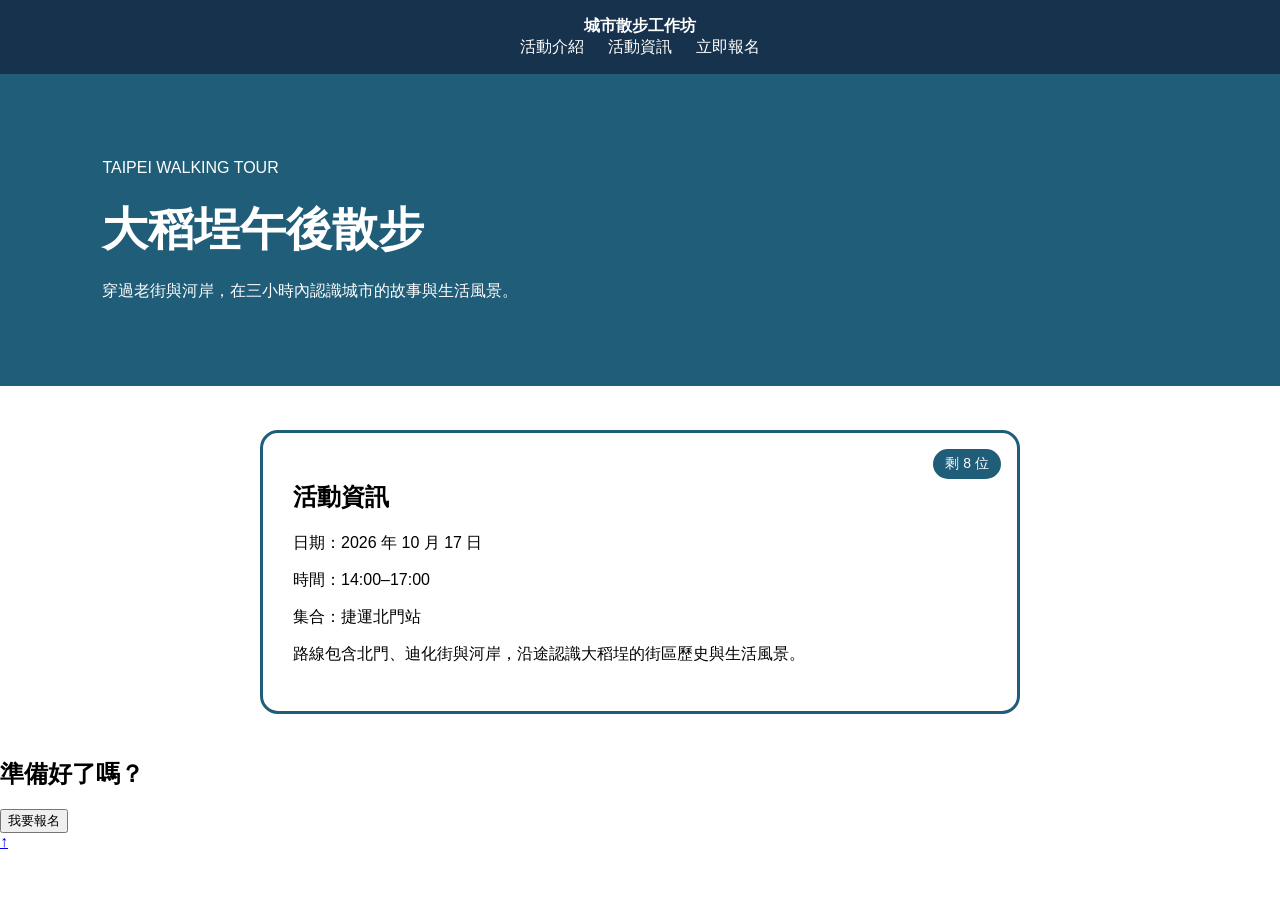
==== index.html @ d27abc6f "Add activity details badge to walking tour page Co-authored-by: Copilot <223556219+Copilot@users.nor" ====
<!doctype html>
<html lang="zh-Hant">
<head>
  <meta charset="utf-8">
  <meta name="viewport" content="width=device-width, initial-scale=1">
  <title>城市散步工作坊</title>
  <link rel="stylesheet" href="style.css">
</head>
<body>
  <header class="site-header" id="top">
    <strong>城市散步工作坊</strong>
    <nav><a href="#intro">活動介紹</a><a href="#event">活動資訊</a><a href="#signup">立即報名</a></nav>
  </header>
  <main class="page">
    <!-- 活動主視覺：顯示散步行程名稱與簡介 -->
    <section class="hero" id="intro">
      <p class="eyebrow">TAIPEI WALKING TOUR</p>
      <h1>大稻埕午後散步</h1>
      <p>穿過老街與河岸，在三小時內認識城市的故事與生活風景。</p>
    </section>
    <section id="event" class="event-card with-badge">
      <span class="badge">剩 8 位</span>
      <h2>活動資訊</h2>
      <p>日期：2026 年 10 月 17 日</p>
      <p>時間：14:00–17:00</p>
      <p>集合：捷運北門站</p>
      <p class="description">路線包含北門、迪化街與河岸，沿途認識大稻埕的街區歷史與生活風景。</p>
    </section>
    <section class="signup" id="signup"><h2>準備好了嗎？</h2><button>我要報名</button></section>
  </main>
  <a class="back-top" href="#top" aria-label="回到頁首">↑</a>
</body>
</html>
---- style.css ----
* { box-sizing: border-box; }

body {
  margin: 0;
  font-family: Arial, sans-serif;
}

.site-header {
  position: sticky;
  top: 0;
  z-index: 10;
  padding: 16px 8%;
  text-align: center;
  background: #17324d;
  color: white;
}

.site-header h1 { margin: 0 0 8px; }
.site-header a {
  margin: 0 12px;
  color: white;
  text-decoration: none;
}

/* 新增活動主視覺與活動資訊卡片樣式 */
.hero {
  min-height: 300px;
  padding: 64px 8%;
  background: #1f5d78;
  color: white;
}

.hero h1 {
  margin: 10px 0 16px;
  font-size: 46px;
}

.hero p {
  max-width: 620px;
  line-height: 1.8;
}
.event-card {
  width: 84%;
  max-width: 760px;
  margin: 44px auto;
  padding: 30px;
  border: 3px solid #1f5d78;
  border-radius: 18px;
  background: white;
}

.event-card.with-badge {
  position: relative;
  padding-top: 48px;
}

.badge {
  position: absolute;
  top: 16px;
  right: 16px;
  padding: 6px 12px;
  border-radius: 999px;
  background: #1f5d78;
  color: white;
  font-size: 14px;
}

.event-card h2 {
  margin-top: 0;
}
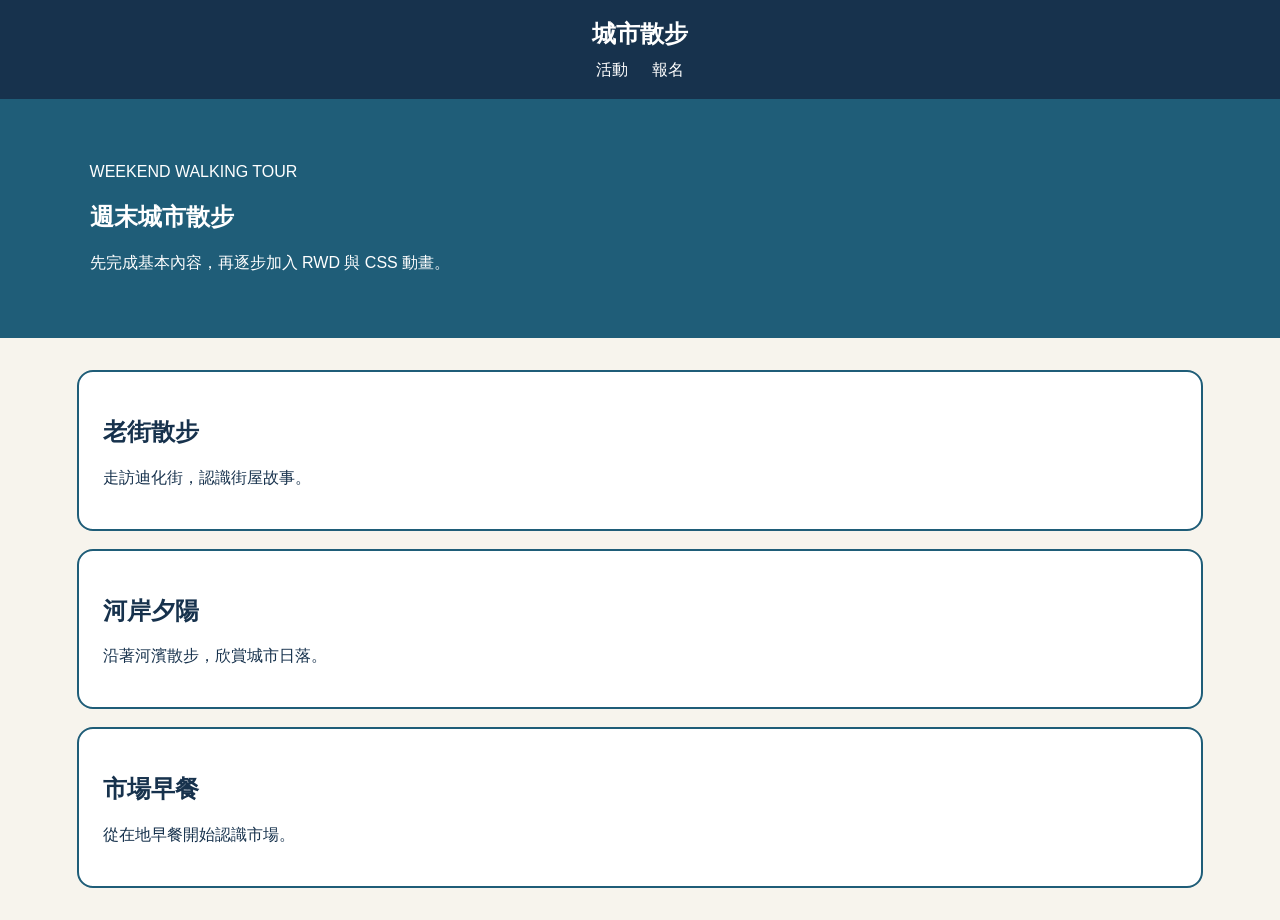
==== commit 89349ed1: "1029" ====
--- a/index.html
+++ b/index.html
@@ -1,33 +1,114 @@
 <!doctype html>
+
 <html lang="zh-Hant">
+
+
 <head>
-  <meta charset="utf-8">
-  <meta name="viewport" content="width=device-width, initial-scale=1">
-  <title>城市散步工作坊</title>
+
+  <meta charset="UTF-8">
+
+  <!-- 任務 1 會在這裡加入 viewport -->
+
+  <title>W07 基本網頁</title>
+
   <link rel="stylesheet" href="style.css">
+
 </head>
+
+
 <body>
-  <header class="site-header" id="top">
-    <strong>城市散步工作坊</strong>
-    <nav><a href="#intro">活動介紹</a><a href="#event">活動資訊</a><a href="#signup">立即報名</a></nav>
+
+
+  <!-- ======================================== -->
+  <!-- header 開始                             -->
+  <!-- ======================================== -->
+
+
+  <header class="site-header">
+
+    <a class="logo" href="#">城市散步</a>
+
+    <nav class="site-nav">
+
+      <a href="#events">活動</a>
+
+      <a href="#signup">報名</a>
+
+    </nav>
+
   </header>
-  <main class="page">
-    <!-- 活動主視覺：顯示散步行程名稱與簡介 -->
-    <section class="hero" id="intro">
-      <p class="eyebrow">TAIPEI WALKING TOUR</p>
-      <h1>大稻埕午後散步</h1>
-      <p>穿過老街與河岸，在三小時內認識城市的故事與生活風景。</p>
+
+
+  <!-- header 結束 -->
+
+
+
+  <main>
+
+
+    <!-- hero 開始 -->
+
+
+    <section class="hero">
+
+      <div class="hero-content">
+
+        <p>WEEKEND WALKING TOUR</p>
+
+        <h1>週末城市散步</h1>
+
+        <p>先完成基本內容，再逐步加入 RWD 與 CSS 動畫。</p>
+
+      </div>
+
     </section>
-    <section id="event" class="event-card with-badge">
-      <span class="badge">剩 8 位</span>
-      <h2>活動資訊</h2>
-      <p>日期：2026 年 10 月 17 日</p>
-      <p>時間：14:00–17:00</p>
-      <p>集合：捷運北門站</p>
-      <p class="description">路線包含北門、迪化街與河岸，沿途認識大稻埕的街區歷史與生活風景。</p>
+
+
+    <!-- hero 結束 -->
+
+
+
+    <!-- event-list 開始 -->
+
+
+    <section id="events" class="event-list">
+
+      <article class="event-card">
+
+        <h2>老街散步</h2>
+
+        <p>走訪迪化街，認識街屋故事。</p>
+
+      </article>
+
+
+      <article class="event-card">
+
+        <h2>河岸夕陽</h2>
+
+        <p>沿著河濱散步，欣賞城市日落。</p>
+
+      </article>
+
+
+      <article class="event-card">
+
+        <h2>市場早餐</h2>
+
+        <p>從在地早餐開始認識市場。</p>
+
+      </article>
+
     </section>
-    <section class="signup" id="signup"><h2>準備好了嗎？</h2><button>我要報名</button></section>
+
+
+    <!-- event-list 結束 -->
+
+
   </main>
-  <a class="back-top" href="#top" aria-label="回到頁首">↑</a>
+
+
 </body>
-</html>+
+
+</html>
--- a/style.css
+++ b/style.css
@@ -1,70 +1,60 @@
-* { box-sizing: border-box; }
+* {
+  box-sizing: border-box;
+}
+
 
 body {
   margin: 0;
-  font-family: Arial, sans-serif;
+  font-family: Arial, "Microsoft JhengHei", sans-serif;
+  color: #17324d;
+  background: #f7f4ed;
 }
 
+
 .site-header {
-  position: sticky;
-  top: 0;
-  z-index: 10;
-  padding: 16px 8%;
+  padding: 18px 7%;
   text-align: center;
   background: #17324d;
-  color: white;
 }
 
-.site-header h1 { margin: 0 0 8px; }
-.site-header a {
-  margin: 0 12px;
+
+.logo,
+.site-nav a {
   color: white;
   text-decoration: none;
 }
 
-/* 新增活動主視覺與活動資訊卡片樣式 */
-.hero {
-  min-height: 300px;
-  padding: 64px 8%;
-  background: #1f5d78;
-  color: white;
+
+.logo {
+  display: block;
+  margin-bottom: 10px;
+  font-size: 24px;
+  font-weight: bold;
 }
 
-.hero h1 {
-  margin: 10px 0 16px;
-  font-size: 46px;
+
+.site-nav a {
+  margin: 0 10px;
 }
 
-.hero p {
-  max-width: 620px;
-  line-height: 1.8;
+
+.hero {
+  padding: 48px 7%;
+  color: white;
+  background: #1f5d78;
 }
+
+
+.event-list {
+  width: 88%;
+  margin: 32px auto;
+}
+
+
 .event-card {
-  width: 84%;
-  max-width: 760px;
-  margin: 44px auto;
-  padding: 30px;
-  border: 3px solid #1f5d78;
-  border-radius: 18px;
+  margin-bottom: 18px;
+  padding: 24px;
+  border: 2px solid #1f5d78;
+  border-radius: 16px;
   background: white;
 }
-
-.event-card.with-badge {
-  position: relative;
-  padding-top: 48px;
-}
-
-.badge {
-  position: absolute;
-  top: 16px;
-  right: 16px;
-  padding: 6px 12px;
-  border-radius: 999px;
-  background: #1f5d78;
-  color: white;
-  font-size: 14px;
-}
-
-.event-card h2 {
-  margin-top: 0;
-}
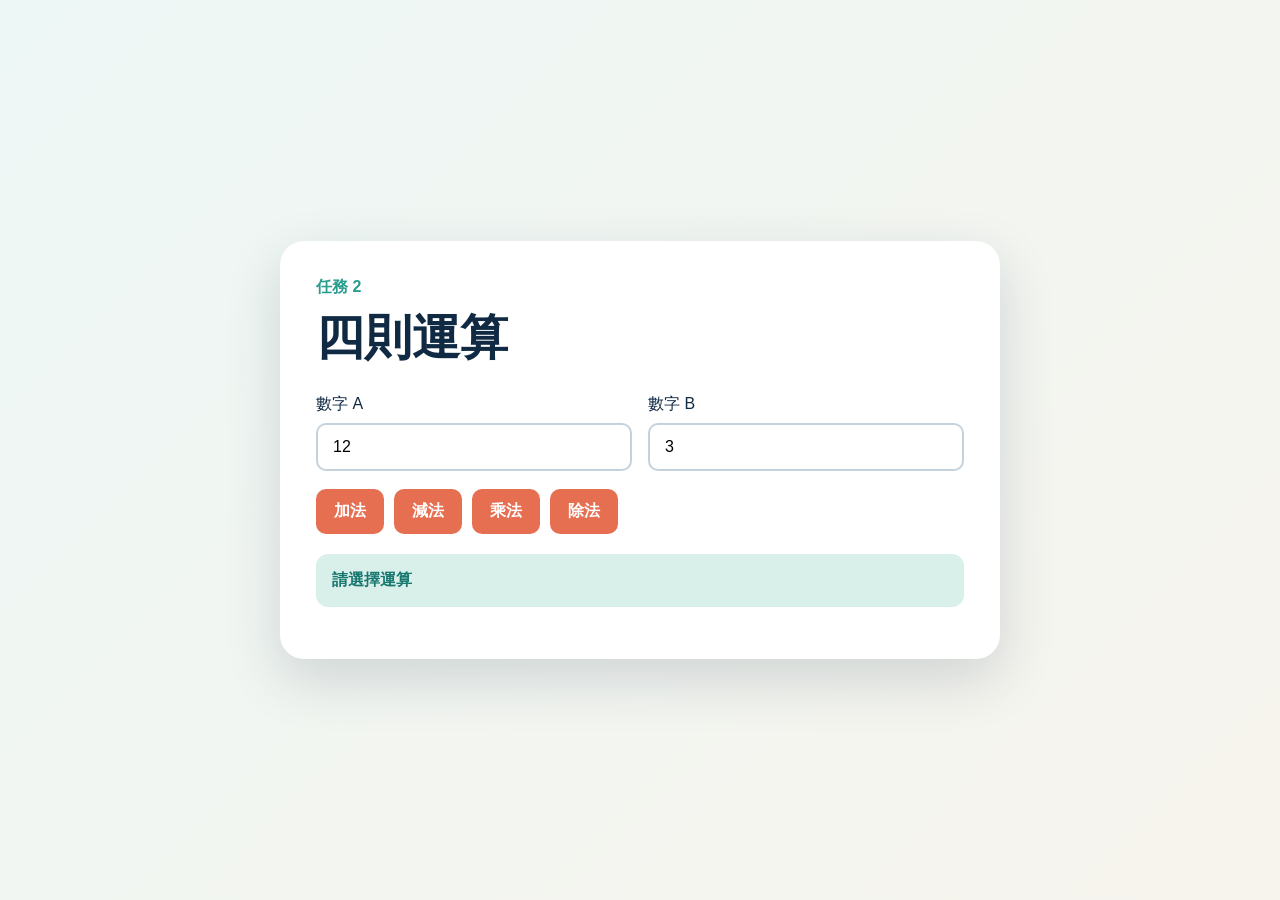
==== commit 130bb278: "11/12" ====
--- a/index.html
+++ b/index.html
@@ -1,114 +1,41 @@
-<!doctype html>
-
+<!DOCTYPE html>
 <html lang="zh-Hant">
-
-
 <head>
-
   <meta charset="UTF-8">
-
-  <!-- 任務 1 會在這裡加入 viewport -->
-
-  <title>W07 基本網頁</title>
-
+  <meta name="viewport" content="width=device-width, initial-scale=1.0">
+  <title>JavaScript 練習</title>
   <link rel="stylesheet" href="style.css">
-
+  <script src="script.js" defer></script>
 </head>
-
 
 <body>
 
+ <main class="app">
+  <p class="eyebrow">任務 2</p>
+  <h1>四則運算</h1>
 
-  <!-- ======================================== -->
-  <!-- header 開始                             -->
-  <!-- ======================================== -->
+  <div class="number-grid">
+    <div class="field">
+      <label for="number-a">數字 A</label>
+      <input id="number-a" type="number" value="12">
+    </div>
+    <div class="field">
+      <label for="number-b">數字 B</label>
+      <input id="number-b" type="number" value="3">
+    </div>
+  </div>
 
+  <div id="operator-buttons" class="button-row">
+    <button data-op="add">加法</button>
+    <button data-op="subtract">減法</button>
+    <button data-op="multiply">乘法</button>
+    <button data-op="divide">除法</button>
+  </div>
 
-  <header class="site-header">
-
-    <a class="logo" href="#">城市散步</a>
-
-    <nav class="site-nav">
-
-      <a href="#events">活動</a>
-
-      <a href="#signup">報名</a>
-
-    </nav>
-
-  </header>
-
-
-  <!-- header 結束 -->
-
-
-
-  <main>
-
-
-    <!-- hero 開始 -->
-
-
-    <section class="hero">
-
-      <div class="hero-content">
-
-        <p>WEEKEND WALKING TOUR</p>
-
-        <h1>週末城市散步</h1>
-
-        <p>先完成基本內容，再逐步加入 RWD 與 CSS 動畫。</p>
-
-      </div>
-
-    </section>
-
-
-    <!-- hero 結束 -->
-
-
-
-    <!-- event-list 開始 -->
-
-
-    <section id="events" class="event-list">
-
-      <article class="event-card">
-
-        <h2>老街散步</h2>
-
-        <p>走訪迪化街，認識街屋故事。</p>
-
-      </article>
-
-
-      <article class="event-card">
-
-        <h2>河岸夕陽</h2>
-
-        <p>沿著河濱散步，欣賞城市日落。</p>
-
-      </article>
-
-
-      <article class="event-card">
-
-        <h2>市場早餐</h2>
-
-        <p>從在地早餐開始認識市場。</p>
-
-      </article>
-
-    </section>
-
-
-    <!-- event-list 結束 -->
-
+  <p id="result" class="message">請選擇運算</p>
+</main>
 
   </main>
 
-
 </body>
-
-
 </html>
--- a/style.css
+++ b/style.css
@@ -1,60 +1,78 @@
-* {
-  box-sizing: border-box;
+:root {
+  --navy: #102a43;
+  --blue: #1f5d78;
+  --teal: #2a9d8f;
+  --coral: #e76f51;
+  --cream: #f7f4ed;
+  --mint: #d9efea;
 }
 
+* { box-sizing: border-box; }
 
 body {
   margin: 0;
-  font-family: Arial, "Microsoft JhengHei", sans-serif;
-  color: #17324d;
-  background: #f7f4ed;
+  min-height: 100vh;
+  display: grid;
+  place-items: center;
+  padding: 24px;
+  font-family: "Microsoft JhengHei", sans-serif;
+  color: var(--navy);
+  background: linear-gradient(135deg, #edf7f5, var(--cream));
 }
 
-
-.site-header {
-  padding: 18px 7%;
-  text-align: center;
-  background: #17324d;
+button, input { font: inherit; }
+.app {
+  width: min(720px, 100%);
+  padding: 36px;
+  background: white;
+  border-radius: 24px;
+  box-shadow: 0 20px 55px rgba(16, 42, 67, 0.16);
 }
 
-
-.logo,
-.site-nav a {
-  color: white;
-  text-decoration: none;
+.eyebrow {
+  margin: 0 0 8px;
+  color: var(--teal);
+  font-weight: 700;
 }
 
-
-.logo {
-  display: block;
-  margin-bottom: 10px;
-  font-size: 24px;
-  font-weight: bold;
+h1 { margin: 0 0 24px; font-size: clamp(32px, 6vw, 48px); }
+.field { display: grid; gap: 8px; }
+.number-grid {
+  display: grid;
+  grid-template-columns: 1fr 1fr;
+  gap: 16px;
+}
+.button-row {
+  display: flex;
+  gap: 10px;
+  flex-wrap: wrap;
+  margin-top: 18px;
+}
+input {
+  width: 100%; padding: 13px 15px;
+  border: 2px solid #c5d2dc; border-radius: 10px;
+}
+input:focus {
+  outline: 3px solid rgba(42, 157, 143, 0.2);
+  border-color: var(--teal);
 }
 
+button {
+  padding: 12px 18px; border: 0; border-radius: 10px;
+  color: white; background: var(--coral);
+  cursor: pointer; font-weight: 700;
+}
+button.secondary { background: var(--blue); }
+button:hover { transform: translateY(-2px); }
+button:disabled { opacity: 0.45; cursor: not-allowed; }
 
-.site-nav a {
-  margin: 0 10px;
+.range {
+  margin: 14px 0; color: var(--blue);
+  font-size: clamp(38px, 8vw, 64px); font-weight: 800;
 }
-
-
-.hero {
-  padding: 48px 7%;
-  color: white;
-  background: #1f5d78;
+.message {
+  margin-top: 20px; padding: 16px; border-radius: 12px;
+  background: var(--mint); color: #18786f; font-weight: 700;
 }
-
-
-.event-list {
-  width: 88%;
-  margin: 32px auto;
-}
-
-
-.event-card {
-  margin-bottom: 18px;
-  padding: 24px;
-  border: 2px solid #1f5d78;
-  border-radius: 16px;
-  background: white;
-}
+.message.error { color: #a62c21; background: #fde4df; }
+.stats { margin-top: 14px; color: #66788a; }
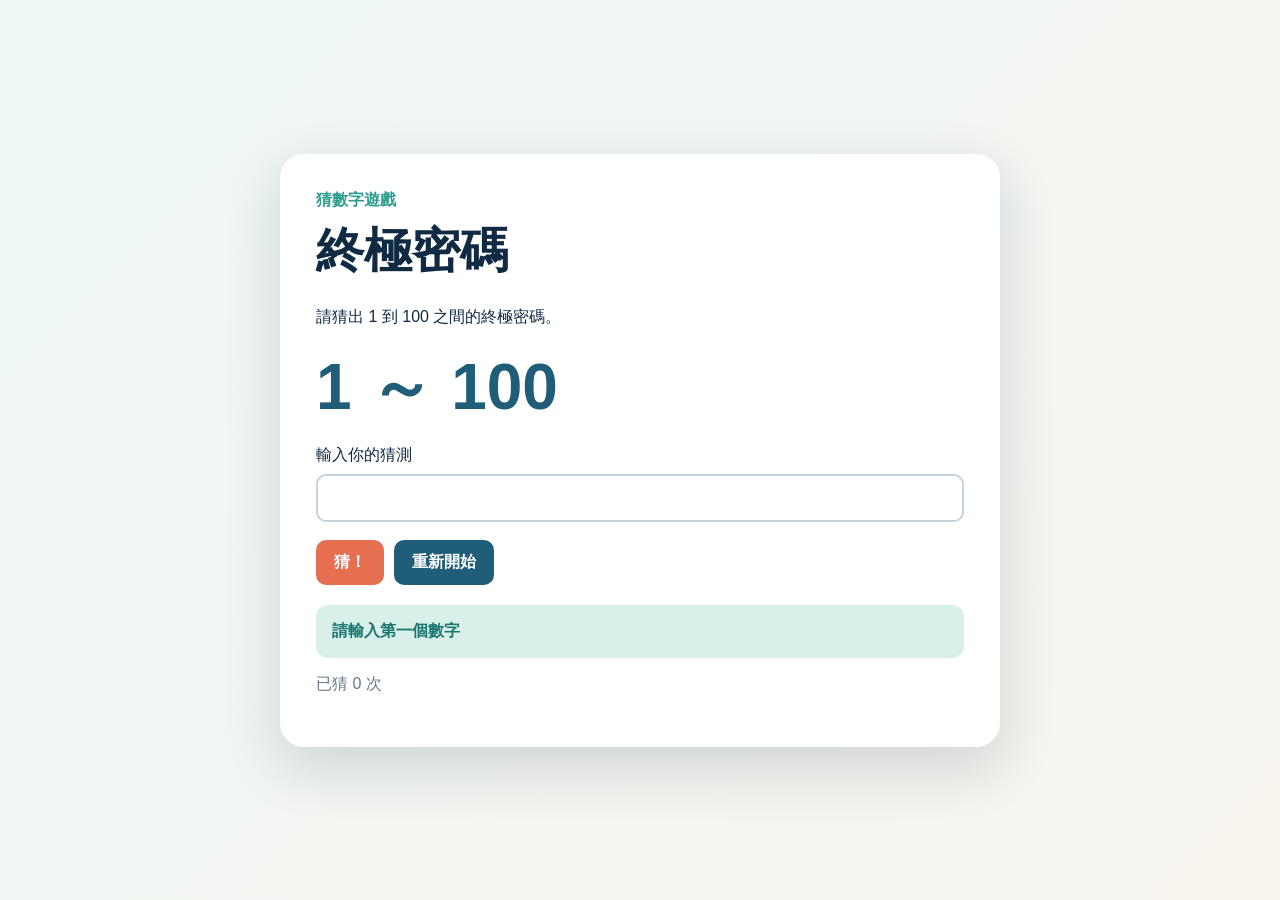
==== commit 5167377a: "Implement Ultimate Password game Co-authored-by: Copilot <223556219+Copilot@users.noreply.github.com" ====
--- a/index.html
+++ b/index.html
@@ -3,39 +3,33 @@
 <head>
   <meta charset="UTF-8">
   <meta name="viewport" content="width=device-width, initial-scale=1.0">
-  <title>JavaScript 練習</title>
+  <title>終極密碼</title>
   <link rel="stylesheet" href="style.css">
   <script src="script.js" defer></script>
 </head>
 
-<body>
+<body class="game-page">
 
  <main class="app">
-  <p class="eyebrow">任務 2</p>
-  <h1>四則運算</h1>
+  <p class="eyebrow">猜數字遊戲</p>
+  <h1>終極密碼</h1>
+  <p>請猜出 1 到 100 之間的終極密碼。</p>
 
-  <div class="number-grid">
-    <div class="field">
-      <label for="number-a">數字 A</label>
-      <input id="number-a" type="number" value="12">
-    </div>
-    <div class="field">
-      <label for="number-b">數字 B</label>
-      <input id="number-b" type="number" value="3">
-    </div>
+  <p id="range" class="range" aria-live="polite">1 ～ 100</p>
+
+  <div class="field">
+    <label for="guess">輸入你的猜測</label>
+    <input id="guess" type="number" min="1" max="100" step="1" inputmode="numeric">
   </div>
 
-  <div id="operator-buttons" class="button-row">
-    <button data-op="add">加法</button>
-    <button data-op="subtract">減法</button>
-    <button data-op="multiply">乘法</button>
-    <button data-op="divide">除法</button>
+  <div class="button-row">
+    <button id="guess-button" type="button">猜！</button>
+    <button id="reset-button" class="secondary" type="button">重新開始</button>
   </div>
 
-  <p id="result" class="message">請選擇運算</p>
+  <p id="message" class="message" role="status" aria-live="polite">請輸入第一個數字</p>
+  <p id="attempts" class="stats">已猜 0 次</p>
 </main>
-
-  </main>
 
 </body>
 </html>
--- a/style.css
+++ b/style.css
@@ -11,13 +11,101 @@
 
 body {
   margin: 0;
+  font-family: "Microsoft JhengHei", sans-serif;
+  color: var(--navy);
+  background: linear-gradient(135deg, #edf7f5, var(--cream));
+}
+
+.game-page {
   min-height: 100vh;
   display: grid;
   place-items: center;
   padding: 24px;
-  font-family: "Microsoft JhengHei", sans-serif;
+}
+
+.walking-page {
+  min-height: 100vh;
+  background: var(--cream);
+}
+
+.site-header {
+  padding: 18px 7%;
+  text-align: center;
+  background: var(--navy);
+}
+
+.logo,
+.site-nav a {
+  color: white;
+  text-decoration: none;
+}
+
+.logo {
+  display: block;
+  margin-bottom: 10px;
+  font-size: 24px;
+  font-weight: bold;
+}
+
+.site-nav a {
+  margin: 0 10px;
+}
+
+.hero {
+  padding: 48px 7%;
+  color: white;
+  background: var(--blue);
+}
+
+.hero h1 {
+  margin: 0 0 24px;
+}
+
+.event-list {
+  width: 88%;
+  margin: 32px auto;
+}
+
+.event-card {
+  margin-bottom: 18px;
+  padding: 24px;
+  border: 2px solid var(--blue);
+  border-radius: 16px;
+  background: white;
+  transition: transform 0.25s, box-shadow 0.25s;
+}
+
+.event-card:hover {
+  transform: translateY(-8px);
+  box-shadow: 0 14px 28px rgba(16, 42, 67, 0.18);
+}
+
+.promo-banner {
+  display: flex;
+  align-items: center;
+  justify-content: space-between;
+  gap: 20px;
+  margin: 32px auto;
+  padding: 24px;
+  width: 88%;
+  border-radius: 16px;
+  color: white;
+  background: var(--teal);
+}
+
+.promo-banner p,
+.promo-banner h2 {
+  margin: 0 0 8px;
+}
+
+.promo-banner a {
+  flex: 0 0 auto;
+  padding: 12px 18px;
+  border-radius: 10px;
   color: var(--navy);
-  background: linear-gradient(135deg, #edf7f5, var(--cream));
+  background: white;
+  font-weight: 700;
+  text-decoration: none;
 }
 
 button, input { font: inherit; }
@@ -35,7 +123,7 @@
   font-weight: 700;
 }
 
-h1 { margin: 0 0 24px; font-size: clamp(32px, 6vw, 48px); }
+.game-page h1 { margin: 0 0 24px; font-size: clamp(32px, 6vw, 48px); }
 .field { display: grid; gap: 8px; }
 .number-grid {
   display: grid;
